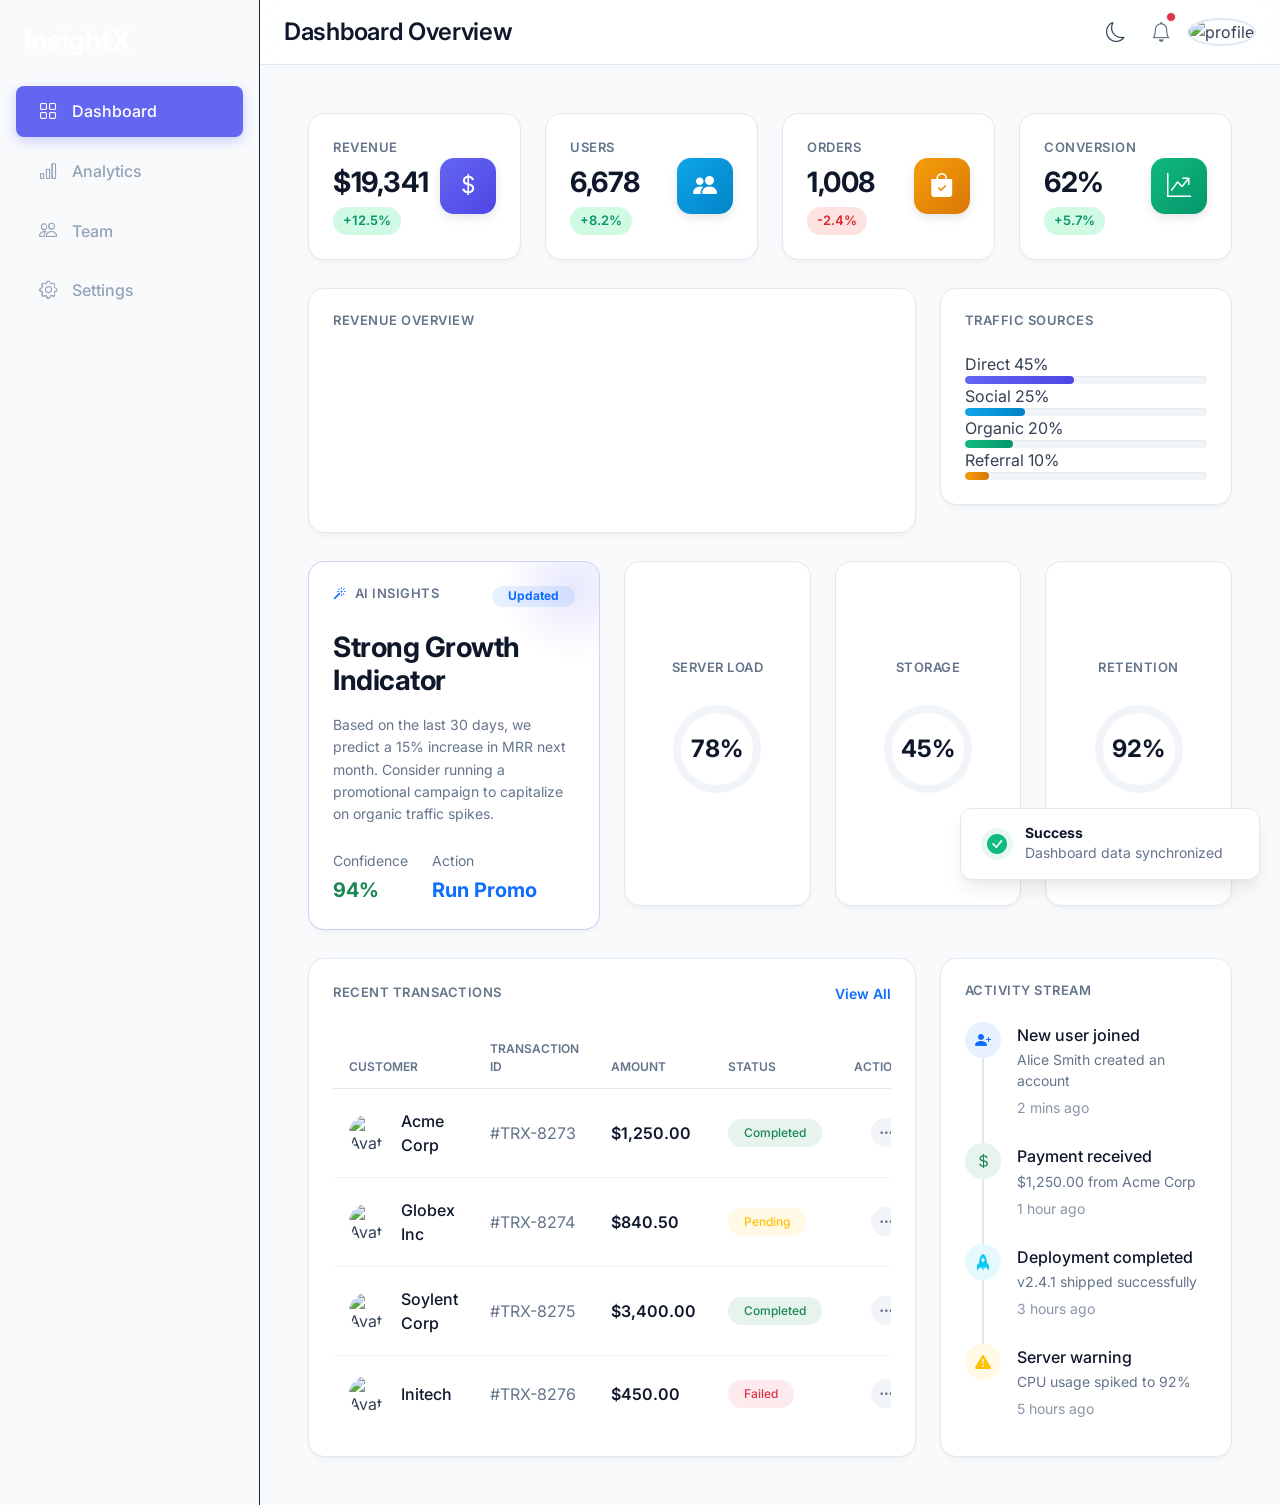
==== analytics.html @ 99475dd9 "initial commit of the day" ====
<!DOCTYPE html>
<html lang="en">
<head>
    <meta charset="UTF-8">
    <meta name="viewport" content="width=device-width, initial-scale=1.0">
    <title>InsightX Dashboard</title>

    <!-- Google Fonts -->
    <link rel="preconnect" href="https://fonts.googleapis.com">
    <link rel="preconnect" href="https://fonts.gstatic.com" crossorigin>

    <!-- Bootstrap CSS -->
    <link href="https://cdn.jsdelivr.net/npm/bootstrap@5.3.7/dist/css/bootstrap.min.css" rel="stylesheet">

    <!-- Bootstrap Icons -->
    <link rel="stylesheet" href="https://cdn.jsdelivr.net/npm/bootstrap-icons@1.13.1/font/bootstrap-icons.min.css">

    <!-- Custom CSS -->
    <link rel="stylesheet" href="css/style.css">
</head>
<body>

<div class="container-fluid p-0">
    <div class="d-flex w-100">

        <!-- Sidebar (Offcanvas on Mobile) -->
        <div class="sidebar-wrapper offcanvas-lg offcanvas-start p-0" tabindex="-1" id="sidebarMenu" aria-labelledby="sidebarMenuLabel">
            
            <div class="offcanvas-header d-lg-none border-bottom border-secondary">
                <h5 class="offcanvas-title text-white fw-bold" id="sidebarMenuLabel">InsightX</h5>
                <button type="button" class="btn-close btn-close-white" data-bs-dismiss="offcanvas" data-bs-target="#sidebarMenu" aria-label="Close"></button>
            </div>
            
            <div class="offcanvas-body d-flex flex-column p-0">
                <div class="logo-section p-4 d-none d-lg-block">
                <h3>InsightX</h3>
            </div>

                <ul class="nav flex-column">

                    <li class="nav-item">
                        <a class="nav-link active" href="index.html">
                            <i class="bi bi-grid"></i> Dashboard
                        </a>
                    </li>

                    <li class="nav-item">
                        <a class="nav-link" href="analytics.html">
                            <i class="bi bi-bar-chart"></i> Analytics
                        </a>
                    </li>

                    <li class="nav-item">
                        <a class="nav-link" href="team.html">
                            <i class="bi bi-people"></i> Team
                        </a>
                    </li>

                    <li class="nav-item">
                        <a class="nav-link" href="settings.html">
                            <i class="bi bi-gear"></i> Settings
                        </a>
                    </li>

                </ul>
            </div>
        </div>

        <!-- Main Content -->
        <div class="main-content w-100">

            <!-- Navbar -->
            <div class="top-navbar d-flex justify-content-between align-items-center p-3 px-4">

                <div class="d-flex align-items-center gap-3">
                    <button class="btn btn-light d-lg-none" type="button" data-bs-toggle="offcanvas" data-bs-target="#sidebarMenu" aria-controls="sidebarMenu">
                        <i class="bi bi-list fs-5"></i>
                    </button>
                    <h4>Dashboard Overview</h4>
                </div>

                <div class="profile-section d-flex align-items-center gap-3">

                    <button id="themeToggle" class="btn btn-link text-decoration-none p-0 me-2" aria-label="Toggle Theme">
                        <i class="bi bi-moon fs-5 theme-icon"></i>
                    </button>

                    <i class="bi bi-bell notification-icon position-relative" data-bs-toggle="offcanvas" data-bs-target="#notificationPanel">
                        <span class="position-absolute top-0 start-100 translate-middle p-1 bg-danger border border-light rounded-circle">
                            <span class="visually-hidden">New alerts</span>
                        </span>
                    </i>

                    <img src="https://i.pravatar.cc/40"
                         class="rounded-circle"
                         alt="profile">

                </div>

            </div>

            <div class="container-fluid px-4 py-4 px-lg-5 py-lg-5">

    <div class="row g-4">

        <!-- Card 1 -->
        <div class="col-md-6 col-xl-3">
            <div class="stats-card revenue-card loading">

                <div class="d-flex justify-content-between align-items-center">

                    <div>
                        <p class="card-title-text">Revenue</p>
                        <h3>$<span class="counter" data-target="24500">24500</span></h3>
                        <span class="growth positive">
                            +12.5%
                        </span>
                    </div>

                    <div class="card-icon">
                        <i class="bi bi-currency-dollar"></i>
                    </div>

                </div>

            </div>
        </div>

        <!-- Card 2 -->
        <div class="col-md-6 col-xl-3">
            <div class="stats-card users-card loading">

                <div class="d-flex justify-content-between align-items-center">

                    <div>
                        <p class="card-title-text">Users</p>
                        <h3><span class="counter" data-target="8420">8420</span></h3>
                        <span class="growth positive">
                            +8.2%
                        </span>
                    </div>

                    <div class="card-icon">
                        <i class="bi bi-people-fill"></i>
                    </div>

                </div>

            </div>
        </div>

        <!-- Card 3 -->
        <div class="col-md-6 col-xl-3">
            <div class="stats-card orders-card loading">

                <div class="d-flex justify-content-between align-items-center">

                    <div>
                        <p class="card-title-text">Orders</p>
                        <h3><span class="counter" data-target="1245">1245</span></h3>
                        <span class="growth negative">
                            -2.4%
                        </span>
                    </div>

                    <div class="card-icon">
                        <i class="bi bi-bag-check-fill"></i>
                    </div>

                </div>

            </div>
        </div>

        <!-- Card 4 -->
        <div class="col-md-6 col-xl-3">
            <div class="stats-card conversion-card loading">

                <div class="d-flex justify-content-between align-items-center">

                    <div>
                        <p class="card-title-text">Conversion</p>
                        <h3><span class="counter" data-target="68">68</span>%</h3>
                        <span class="growth positive">
                            +5.7%
                        </span>
                    </div>

                    <div class="card-icon">
                        <i class="bi bi-graph-up-arrow"></i>
                    </div>

                </div>

            </div>
        </div>

    </div>

    <!-- Analytics Section -->
    <div class="row g-4 mt-1">
        
        <!-- Revenue Chart -->
        <div class="col-xl-8 col-lg-7">
            <div class="stats-card dashboard-chart-card loading">
                <h5 class="card-title-text mb-4">Revenue Overview</h5>
                <div class="chart-container w-100">
                    <canvas id="revenueChart"></canvas>
                </div>
            </div>
        </div>

        <!-- Traffic Sources -->
        <div class="col-xl-4 col-lg-5">
            <div class="stats-card traffic-card loading">
                <h5 class="card-title-text mb-4">Traffic Sources</h5>
                
                <div class="traffic-item">
                    <div class="traffic-header">
                        <span>Direct</span>
                        <span>45%</span>
                    </div>
                    <div class="progress-bar-container">
                        <div class="progress-bar-fill bg-direct" style="width: 45%"></div>
                    </div>
                </div>

                <div class="traffic-item">
                    <div class="traffic-header">
                        <span>Social</span>
                        <span>25%</span>
                    </div>
                    <div class="progress-bar-container">
                        <div class="progress-bar-fill bg-social" style="width: 25%"></div>
                    </div>
                </div>

                <div class="traffic-item">
                    <div class="traffic-header">
                        <span>Organic</span>
                        <span>20%</span>
                    </div>
                    <div class="progress-bar-container">
                        <div class="progress-bar-fill bg-organic" style="width: 20%"></div>
                    </div>
                </div>

                <div class="traffic-item">
                    <div class="traffic-header">
                        <span>Referral</span>
                        <span>10%</span>
                    </div>
                    <div class="progress-bar-container">
                        <div class="progress-bar-fill bg-referral" style="width: 10%"></div>
                    </div>
                </div>
                
            </div>
        </div>

    </div>

    <!-- Advanced Analytics Row -->
    <div class="row g-4 mt-1">
        
        <!-- AI Insights -->
        <div class="col-xl-4 col-lg-5">
            <div class="stats-card ai-card position-relative overflow-hidden h-100">
                <div class="ai-glow-bg"></div>
                <div class="d-flex justify-content-between align-items-start mb-4 position-relative">
                    <h5 class="card-title-text mb-0"><i class="bi bi-magic text-primary me-2"></i>AI Insights</h5>
                    <span class="badge bg-primary bg-opacity-10 text-primary rounded-pill px-3">Updated</span>
                </div>
                <div class="position-relative">
                    <h3 class="mb-3 text-main">Strong Growth Indicator</h3>
                    <p class="text-muted small mb-4 line-height-base">Based on the last 30 days, we predict a 15% increase in MRR next month. Consider running a promotional campaign to capitalize on organic traffic spikes.</p>
                    <div class="ai-metrics d-flex gap-4">
                        <div class="ai-metric-item">
                            <span class="d-block text-muted small mb-1">Confidence</span>
                            <span class="fw-bold text-success fs-5">94%</span>
                        </div>
                        <div class="ai-metric-item">
                            <span class="d-block text-muted small mb-1">Action</span>
                            <span class="fw-bold text-primary fs-5">Run Promo</span>
                        </div>
                    </div>
                </div>
            </div>
        </div>

        <!-- Circular Analytics Widgets -->
        <div class="col-xl-8 col-lg-7">
            <div class="row g-4 h-100">
                <!-- Circle 1: Server Usage -->
                <div class="col-md-4">
                    <div class="stats-card text-center d-flex flex-column justify-content-center align-items-center h-100 py-4">
                        <h6 class="card-title-text mb-4">Server Load</h6>
                        <div class="circle-progress position-relative mb-2" style="--val: 78; --circle-color: #6366f1;">
                            <svg viewBox="0 0 100 100">
                                <circle class="circle-bg" cx="50" cy="50" r="40"></circle>
                                <circle class="circle-fill" cx="50" cy="50" r="40"></circle>
                            </svg>
                            <div class="circle-content position-absolute top-50 start-50 translate-middle">
                                <span class="fs-4 fw-bold text-main">78%</span>
                            </div>
                        </div>
                    </div>
                </div>
                
                <!-- Circle 2: Storage -->
                <div class="col-md-4">
                    <div class="stats-card text-center d-flex flex-column justify-content-center align-items-center h-100 py-4">
                        <h6 class="card-title-text mb-4">Storage</h6>
                        <div class="circle-progress position-relative mb-2" style="--val: 45; --circle-color: #10b981;">
                            <svg viewBox="0 0 100 100">
                                <circle class="circle-bg" cx="50" cy="50" r="40"></circle>
                                <circle class="circle-fill" cx="50" cy="50" r="40"></circle>
                            </svg>
                            <div class="circle-content position-absolute top-50 start-50 translate-middle">
                                <span class="fs-4 fw-bold text-main">45%</span>
                            </div>
                        </div>
                    </div>
                </div>

                <!-- Circle 3: Retention -->
                <div class="col-md-4">
                    <div class="stats-card text-center d-flex flex-column justify-content-center align-items-center h-100 py-4">
                        <h6 class="card-title-text mb-4">Retention</h6>
                        <div class="circle-progress position-relative mb-2" style="--val: 92; --circle-color: #f59e0b;">
                            <svg viewBox="0 0 100 100">
                                <circle class="circle-bg" cx="50" cy="50" r="40"></circle>
                                <circle class="circle-fill" cx="50" cy="50" r="40"></circle>
                            </svg>
                            <div class="circle-content position-absolute top-50 start-50 translate-middle">
                                <span class="fs-4 fw-bold text-main">92%</span>
                            </div>
                        </div>
                    </div>
                </div>
            </div>
        </div>

    </div>

    <!-- Tables & Timeline Section -->
    <div class="row g-4 mt-1">
        
        <!-- Recent Transactions -->
        <div class="col-xl-8 col-lg-7">
            <div class="stats-card table-card h-100">
                <div class="d-flex justify-content-between align-items-center mb-4">
                    <h5 class="card-title-text mb-0">Recent Transactions</h5>
                    <a href="#" class="text-decoration-none text-primary small fw-semibold">View All</a>
                </div>
                <div class="table-responsive">
                    <table class="table custom-table align-middle mb-0">
                        <thead>
                            <tr>
                                <th>Customer</th>
                                <th>Transaction ID</th>
                                <th>Amount</th>
                                <th>Status</th>
                                <th class="text-end">Action</th>
                            </tr>
                        </thead>
                        <tbody>
                            <tr>
                                <td>
                                    <div class="d-flex align-items-center gap-3 py-2">
                                        <img src="https://i.pravatar.cc/40?img=11" class="rounded-circle" width="36" height="36" alt="Avatar">
                                        <span class="fw-medium text-main">Acme Corp</span>
                                    </div>
                                </td>
                                <td class="text-muted">#TRX-8273</td>
                                <td class="fw-semibold text-main">$1,250.00</td>
                                <td><span class="badge bg-success bg-opacity-10 text-success rounded-pill px-3 py-2 fw-medium">Completed</span></td>
                                <td class="text-end">
                                    <div class="dropdown">
                                        <button class="btn btn-sm btn-action rounded-circle" type="button" data-bs-toggle="dropdown"><i class="bi bi-three-dots"></i></button>
                                        <ul class="dropdown-menu dropdown-menu-end shadow-sm">
                                            <li><a class="dropdown-item" href="#"><i class="bi bi-eye me-2 text-muted"></i>View Details</a></li>
                                            <li><a class="dropdown-item" href="#"><i class="bi bi-download me-2 text-muted"></i>Download Invoice</a></li>
                                            <li><hr class="dropdown-divider"></li>
                                            <li><a class="dropdown-item text-danger" href="#"><i class="bi bi-x-circle me-2"></i>Refund</a></li>
                                        </ul>
                                    </div>
                                </td>
                            </tr>
                            <tr>
                                <td>
                                    <div class="d-flex align-items-center gap-3 py-2">
                                        <img src="https://i.pravatar.cc/40?img=12" class="rounded-circle" width="36" height="36" alt="Avatar">
                                        <span class="fw-medium text-main">Globex Inc</span>
                                    </div>
                                </td>
                                <td class="text-muted">#TRX-8274</td>
                                <td class="fw-semibold text-main">$840.50</td>
                                <td><span class="badge bg-warning bg-opacity-10 text-warning rounded-pill px-3 py-2 fw-medium">Pending</span></td>
                                <td class="text-end">
                                    <div class="dropdown">
                                        <button class="btn btn-sm btn-action rounded-circle" type="button" data-bs-toggle="dropdown"><i class="bi bi-three-dots"></i></button>
                                        <ul class="dropdown-menu dropdown-menu-end shadow-sm">
                                            <li><a class="dropdown-item" href="#"><i class="bi bi-eye me-2 text-muted"></i>View Details</a></li>
                                            <li><a class="dropdown-item" href="#"><i class="bi bi-arrow-repeat me-2 text-muted"></i>Retry Charge</a></li>
                                        </ul>
                                    </div>
                                </td>
                            </tr>
                            <tr>
                                <td>
                                    <div class="d-flex align-items-center gap-3 py-2">
                                        <img src="https://i.pravatar.cc/40?img=13" class="rounded-circle" width="36" height="36" alt="Avatar">
                                        <span class="fw-medium text-main">Soylent Corp</span>
                                    </div>
                                </td>
                                <td class="text-muted">#TRX-8275</td>
                                <td class="fw-semibold text-main">$3,400.00</td>
                                <td><span class="badge bg-success bg-opacity-10 text-success rounded-pill px-3 py-2 fw-medium">Completed</span></td>
                                <td class="text-end">
                                    <div class="dropdown">
                                        <button class="btn btn-sm btn-action rounded-circle" type="button" data-bs-toggle="dropdown"><i class="bi bi-three-dots"></i></button>
                                        <ul class="dropdown-menu dropdown-menu-end shadow-sm">
                                            <li><a class="dropdown-item" href="#"><i class="bi bi-eye me-2 text-muted"></i>View Details</a></li>
                                            <li><a class="dropdown-item" href="#"><i class="bi bi-download me-2 text-muted"></i>Download Invoice</a></li>
                                        </ul>
                                    </div>
                                </td>
                            </tr>
                            <tr>
                                <td>
                                    <div class="d-flex align-items-center gap-3 py-2">
                                        <img src="https://i.pravatar.cc/40?img=14" class="rounded-circle" width="36" height="36" alt="Avatar">
                                        <span class="fw-medium text-main">Initech</span>
                                    </div>
                                </td>
                                <td class="text-muted">#TRX-8276</td>
                                <td class="fw-semibold text-main">$450.00</td>
                                <td><span class="badge bg-danger bg-opacity-10 text-danger rounded-pill px-3 py-2 fw-medium">Failed</span></td>
                                <td class="text-end">
                                    <div class="dropdown">
                                        <button class="btn btn-sm btn-action rounded-circle" type="button" data-bs-toggle="dropdown"><i class="bi bi-three-dots"></i></button>
                                        <ul class="dropdown-menu dropdown-menu-end shadow-sm">
                                            <li><a class="dropdown-item" href="#"><i class="bi bi-eye me-2 text-muted"></i>View Error Logs</a></li>
                                            <li><a class="dropdown-item" href="#"><i class="bi bi-envelope me-2 text-muted"></i>Email Customer</a></li>
                                        </ul>
                                    </div>
                                </td>
                            </tr>
                        </tbody>
                    </table>
                </div>
            </div>
        </div>

        <!-- Activity Timeline -->
        <div class="col-xl-4 col-lg-5">
            <div class="stats-card h-100">
                <h5 class="card-title-text mb-4">Activity Stream</h5>
                
                <div class="timeline mt-4">
                    <div class="timeline-item d-flex gap-3 position-relative pb-4">
                        <div class="timeline-line"></div>
                        <div class="timeline-icon bg-primary bg-opacity-10 text-primary rounded-circle d-flex align-items-center justify-content-center z-1" style="width: 36px; height: 36px; flex-shrink: 0;">
                            <i class="bi bi-person-plus-fill"></i>
                        </div>
                        <div class="timeline-content pt-1">
                            <h6 class="mb-1 text-main fs-6">New user joined</h6>
                            <p class="text-muted small mb-1">Alice Smith created an account</p>
                            <span class="small text-muted opacity-75">2 mins ago</span>
                        </div>
                    </div>
                    
                    <div class="timeline-item d-flex gap-3 position-relative pb-4">
                        <div class="timeline-line"></div>
                        <div class="timeline-icon bg-success bg-opacity-10 text-success rounded-circle d-flex align-items-center justify-content-center z-1" style="width: 36px; height: 36px; flex-shrink: 0;">
                            <i class="bi bi-currency-dollar"></i>
                        </div>
                        <div class="timeline-content pt-1">
                            <h6 class="mb-1 text-main fs-6">Payment received</h6>
                            <p class="text-muted small mb-1">$1,250.00 from Acme Corp</p>
                            <span class="small text-muted opacity-75">1 hour ago</span>
                        </div>
                    </div>
                    
                    <div class="timeline-item d-flex gap-3 position-relative pb-4">
                        <div class="timeline-line"></div>
                        <div class="timeline-icon bg-info bg-opacity-10 text-info rounded-circle d-flex align-items-center justify-content-center z-1" style="width: 36px; height: 36px; flex-shrink: 0;">
                            <i class="bi bi-rocket-fill"></i>
                        </div>
                        <div class="timeline-content pt-1">
                            <h6 class="mb-1 text-main fs-6">Deployment completed</h6>
                            <p class="text-muted small mb-1">v2.4.1 shipped successfully</p>
                            <span class="small text-muted opacity-75">3 hours ago</span>
                        </div>
                    </div>
                    
                    <div class="timeline-item d-flex gap-3 position-relative">
                        <div class="timeline-icon bg-warning bg-opacity-10 text-warning rounded-circle d-flex align-items-center justify-content-center z-1" style="width: 36px; height: 36px; flex-shrink: 0;">
                            <i class="bi bi-exclamation-triangle-fill"></i>
                        </div>
                        <div class="timeline-content pt-1">
                            <h6 class="mb-1 text-main fs-6">Server warning</h6>
                            <p class="text-muted small mb-1">CPU usage spiked to 92%</p>
                            <span class="small text-muted opacity-75">5 hours ago</span>
                        </div>
                    </div>
                </div>
            </div>
        </div>

    </div>

</div>
        </div>
    </div>
</div>

<!-- Notification Offcanvas -->
<div class="offcanvas offcanvas-end" tabindex="-1" id="notificationPanel" style="background-color: var(--card-bg); border-left: 1px solid var(--card-border);">
    <div class="offcanvas-header border-bottom" style="border-color: var(--card-border) !important;">
        <h5 class="offcanvas-title fw-bold text-main">Notifications</h5>
        <button type="button" class="btn-close" data-bs-dismiss="offcanvas" aria-label="Close"></button>
    </div>
    <div class="offcanvas-body p-0">
        <div class="list-group list-group-flush">
            <a href="#" class="list-group-item list-group-item-action d-flex gap-3 py-3" style="background-color: var(--table-hover); border-color: var(--table-border);">
                <div class="rounded-circle bg-primary bg-opacity-10 text-primary d-flex align-items-center justify-content-center flex-shrink-0" style="width: 40px; height: 40px;">
                    <i class="bi bi-envelope-fill"></i>
                </div>
                <div>
                    <div class="d-flex w-100 justify-content-between">
                        <h6 class="mb-1 text-main fw-semibold">New message from Alex</h6>
                        <small class="text-primary">Now</small>
                    </div>
                    <p class="mb-1 small text-muted">Can you review the latest Q3 report metrics?</p>
                </div>
            </a>
            <a href="#" class="list-group-item list-group-item-action d-flex gap-3 py-3 border-color-custom" style="background-color: transparent; border-color: var(--table-border);">
                <div class="rounded-circle bg-success bg-opacity-10 text-success d-flex align-items-center justify-content-center flex-shrink-0" style="width: 40px; height: 40px;">
                    <i class="bi bi-check-circle-fill"></i>
                </div>
                <div>
                    <div class="d-flex w-100 justify-content-between">
                        <h6 class="mb-1 text-main fw-semibold">Deployment Successful</h6>
                        <small class="text-muted">2h ago</small>
                    </div>
                    <p class="mb-1 small text-muted">v2.4.1 has been shipped to production.</p>
                </div>
            </a>
            <a href="#" class="list-group-item list-group-item-action d-flex gap-3 py-3 border-color-custom" style="background-color: transparent; border-color: var(--table-border);">
                <div class="rounded-circle bg-warning bg-opacity-10 text-warning d-flex align-items-center justify-content-center flex-shrink-0" style="width: 40px; height: 40px;">
                    <i class="bi bi-exclamation-triangle-fill"></i>
                </div>
                <div>
                    <div class="d-flex w-100 justify-content-between">
                        <h6 class="mb-1 text-main fw-semibold">High CPU Usage</h6>
                        <small class="text-muted">5h ago</small>
                    </div>
                    <p class="mb-1 small text-muted">Server workload reached 92% capacity.</p>
                </div>
            </a>
        </div>
        <div class="p-3 text-center border-top" style="border-color: var(--card-border) !important;">
            <button class="btn btn-sm btn-link text-decoration-none">Mark all as read</button>
        </div>
    </div>
</div>

    <!-- Bootstrap JS -->
    <script src="https://cdn.jsdelivr.net/npm/bootstrap@5.3.7/dist/js/bootstrap.bundle.min.js"></script>

    <!-- Chart.js -->
    <script src="https://cdn.jsdelivr.net/npm/chart.js"></script>

    <!-- Custom JS -->
    <script src="js/notifications.js"></script>
    <script src="js/core.js"></script>
    <script src="js/script.js"></script>

</body>
</html>
---- css/style.css ----
/* 
 * InsightX Ultimate - Master CSS Architecture
 * This file serves as the main entry point, importing modular stylesheets.
 */

@import 'variables.css';
@import 'layout.css';
@import 'components.css';
@import 'animations.css';
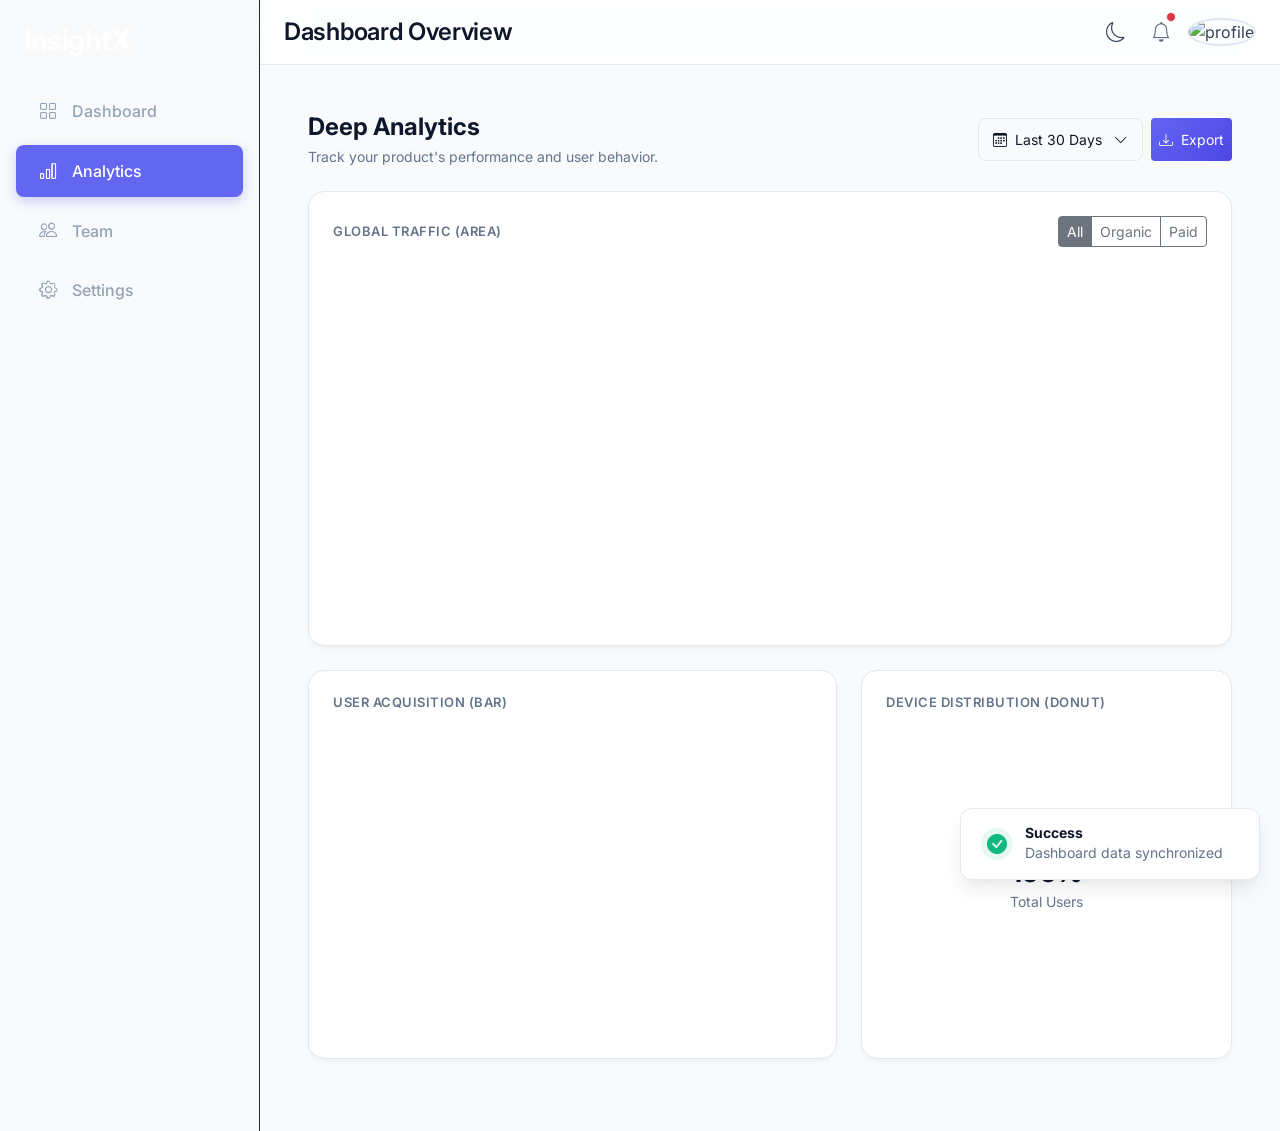
==== commit 98de2a33: "initial commit of the day" ====
--- a/analytics.html
+++ b/analytics.html
@@ -39,13 +39,13 @@
                 <ul class="nav flex-column">
 
                     <li class="nav-item">
-                        <a class="nav-link active" href="index.html">
+                        <a class="nav-link" href="index.html">
                             <i class="bi bi-grid"></i> Dashboard
                         </a>
                     </li>
 
                     <li class="nav-item">
-                        <a class="nav-link" href="analytics.html">
+                        <a class="nav-link active" href="analytics.html">
                             <i class="bi bi-bar-chart"></i> Analytics
                         </a>
                     </li>
@@ -99,419 +99,71 @@
 
             </div>
 
-            <div class="container-fluid px-4 py-4 px-lg-5 py-lg-5">
-
-    <div class="row g-4">
-
-        <!-- Card 1 -->
-        <div class="col-md-6 col-xl-3">
-            <div class="stats-card revenue-card loading">
-
-                <div class="d-flex justify-content-between align-items-center">
-
-                    <div>
-                        <p class="card-title-text">Revenue</p>
-                        <h3>$<span class="counter" data-target="24500">24500</span></h3>
-                        <span class="growth positive">
-                            +12.5%
-                        </span>
-                    </div>
-
-                    <div class="card-icon">
-                        <i class="bi bi-currency-dollar"></i>
-                    </div>
-
-                </div>
-
-            </div>
-        </div>
-
-        <!-- Card 2 -->
-        <div class="col-md-6 col-xl-3">
-            <div class="stats-card users-card loading">
-
-                <div class="d-flex justify-content-between align-items-center">
-
-                    <div>
-                        <p class="card-title-text">Users</p>
-                        <h3><span class="counter" data-target="8420">8420</span></h3>
-                        <span class="growth positive">
-                            +8.2%
-                        </span>
-                    </div>
-
-                    <div class="card-icon">
-                        <i class="bi bi-people-fill"></i>
-                    </div>
-
-                </div>
-
-            </div>
-        </div>
-
-        <!-- Card 3 -->
-        <div class="col-md-6 col-xl-3">
-            <div class="stats-card orders-card loading">
-
-                <div class="d-flex justify-content-between align-items-center">
-
-                    <div>
-                        <p class="card-title-text">Orders</p>
-                        <h3><span class="counter" data-target="1245">1245</span></h3>
-                        <span class="growth negative">
-                            -2.4%
-                        </span>
-                    </div>
-
-                    <div class="card-icon">
-                        <i class="bi bi-bag-check-fill"></i>
-                    </div>
-
-                </div>
-
-            </div>
-        </div>
-
-        <!-- Card 4 -->
-        <div class="col-md-6 col-xl-3">
-            <div class="stats-card conversion-card loading">
-
-                <div class="d-flex justify-content-between align-items-center">
-
-                    <div>
-                        <p class="card-title-text">Conversion</p>
-                        <h3><span class="counter" data-target="68">68</span>%</h3>
-                        <span class="growth positive">
-                            +5.7%
-                        </span>
-                    </div>
-
-                    <div class="card-icon">
-                        <i class="bi bi-graph-up-arrow"></i>
-                    </div>
-
-                </div>
-
-            </div>
-        </div>
-
-    </div>
-
-    <!-- Analytics Section -->
-    <div class="row g-4 mt-1">
-        
-        <!-- Revenue Chart -->
-        <div class="col-xl-8 col-lg-7">
-            <div class="stats-card dashboard-chart-card loading">
-                <h5 class="card-title-text mb-4">Revenue Overview</h5>
-                <div class="chart-container w-100">
-                    <canvas id="revenueChart"></canvas>
-                </div>
-            </div>
-        </div>
-
-        <!-- Traffic Sources -->
-        <div class="col-xl-4 col-lg-5">
-            <div class="stats-card traffic-card loading">
-                <h5 class="card-title-text mb-4">Traffic Sources</h5>
-                
-                <div class="traffic-item">
-                    <div class="traffic-header">
-                        <span>Direct</span>
-                        <span>45%</span>
-                    </div>
-                    <div class="progress-bar-container">
-                        <div class="progress-bar-fill bg-direct" style="width: 45%"></div>
-                    </div>
-                </div>
-
-                <div class="traffic-item">
-                    <div class="traffic-header">
-                        <span>Social</span>
-                        <span>25%</span>
-                    </div>
-                    <div class="progress-bar-container">
-                        <div class="progress-bar-fill bg-social" style="width: 25%"></div>
-                    </div>
-                </div>
-
-                <div class="traffic-item">
-                    <div class="traffic-header">
-                        <span>Organic</span>
-                        <span>20%</span>
-                    </div>
-                    <div class="progress-bar-container">
-                        <div class="progress-bar-fill bg-organic" style="width: 20%"></div>
-                    </div>
-                </div>
-
-                <div class="traffic-item">
-                    <div class="traffic-header">
-                        <span>Referral</span>
-                        <span>10%</span>
-                    </div>
-                    <div class="progress-bar-container">
-                        <div class="progress-bar-fill bg-referral" style="width: 10%"></div>
-                    </div>
-                </div>
-                
-            </div>
-        </div>
-
-    </div>
-
-    <!-- Advanced Analytics Row -->
-    <div class="row g-4 mt-1">
-        
-        <!-- AI Insights -->
-        <div class="col-xl-4 col-lg-5">
-            <div class="stats-card ai-card position-relative overflow-hidden h-100">
-                <div class="ai-glow-bg"></div>
-                <div class="d-flex justify-content-between align-items-start mb-4 position-relative">
-                    <h5 class="card-title-text mb-0"><i class="bi bi-magic text-primary me-2"></i>AI Insights</h5>
-                    <span class="badge bg-primary bg-opacity-10 text-primary rounded-pill px-3">Updated</span>
-                </div>
-                <div class="position-relative">
-                    <h3 class="mb-3 text-main">Strong Growth Indicator</h3>
-                    <p class="text-muted small mb-4 line-height-base">Based on the last 30 days, we predict a 15% increase in MRR next month. Consider running a promotional campaign to capitalize on organic traffic spikes.</p>
-                    <div class="ai-metrics d-flex gap-4">
-                        <div class="ai-metric-item">
-                            <span class="d-block text-muted small mb-1">Confidence</span>
-                            <span class="fw-bold text-success fs-5">94%</span>
+    <div class="container-fluid px-4 py-4 px-lg-5 py-lg-5">
+
+        <!-- Header & Filters -->
+        <div class="d-flex justify-content-between align-items-center mb-4">
+            <div>
+                <h4 class="text-main mb-1 fw-bold">Deep Analytics</h4>
+                <p class="text-muted small mb-0">Track your product's performance and user behavior.</p>
+            </div>
+            <div class="d-flex gap-2">
+                <button class="btn custom-input btn-sm d-flex align-items-center gap-2">
+                    <i class="bi bi-calendar3"></i> Last 30 Days <i class="bi bi-chevron-down ms-1"></i>
+                </button>
+                <button class="btn btn-primary btn-sm d-flex align-items-center gap-2" onclick="window.Toast.show('Report exported successfully', 'success')">
+                    <i class="bi bi-download"></i> Export
+                </button>
+            </div>
+        </div>
+
+        <!-- Full Width Traffic Chart -->
+        <div class="row mb-4">
+            <div class="col-12">
+                <div class="stats-card loading">
+                    <div class="d-flex justify-content-between align-items-center mb-4">
+                        <h5 class="card-title-text mb-0">Global Traffic (Area)</h5>
+                        <div class="btn-group" role="group">
+                            <button type="button" class="btn btn-sm btn-outline-secondary active">All</button>
+                            <button type="button" class="btn btn-sm btn-outline-secondary">Organic</button>
+                            <button type="button" class="btn btn-sm btn-outline-secondary">Paid</button>
                         </div>
-                        <div class="ai-metric-item">
-                            <span class="d-block text-muted small mb-1">Action</span>
-                            <span class="fw-bold text-primary fs-5">Run Promo</span>
+                    </div>
+                    <div class="chart-container" style="height: 350px;">
+                        <canvas id="trafficAreaChart"></canvas>
+                    </div>
+                </div>
+            </div>
+        </div>
+
+        <!-- Two Column Charts -->
+        <div class="row g-4 mb-4">
+            <!-- Bar Chart -->
+            <div class="col-lg-7">
+                <div class="stats-card loading h-100">
+                    <h5 class="card-title-text mb-4">User Acquisition (Bar)</h5>
+                    <div class="chart-container" style="height: 300px;">
+                        <canvas id="acquisitionBarChart"></canvas>
+                    </div>
+                </div>
+            </div>
+            <!-- Donut Chart -->
+            <div class="col-lg-5">
+                <div class="stats-card loading h-100">
+                    <h5 class="card-title-text mb-4">Device Distribution (Donut)</h5>
+                    <div class="chart-container d-flex justify-content-center align-items-center" style="height: 300px; position: relative;">
+                        <canvas id="deviceDonutChart"></canvas>
+                        <!-- Center text for donut -->
+                        <div class="position-absolute text-center" style="pointer-events: none;">
+                            <h3 class="mb-0 text-main fw-bold">100%</h3>
+                            <span class="text-muted small">Total Users</span>
                         </div>
                     </div>
                 </div>
             </div>
         </div>
 
-        <!-- Circular Analytics Widgets -->
-        <div class="col-xl-8 col-lg-7">
-            <div class="row g-4 h-100">
-                <!-- Circle 1: Server Usage -->
-                <div class="col-md-4">
-                    <div class="stats-card text-center d-flex flex-column justify-content-center align-items-center h-100 py-4">
-                        <h6 class="card-title-text mb-4">Server Load</h6>
-                        <div class="circle-progress position-relative mb-2" style="--val: 78; --circle-color: #6366f1;">
-                            <svg viewBox="0 0 100 100">
-                                <circle class="circle-bg" cx="50" cy="50" r="40"></circle>
-                                <circle class="circle-fill" cx="50" cy="50" r="40"></circle>
-                            </svg>
-                            <div class="circle-content position-absolute top-50 start-50 translate-middle">
-                                <span class="fs-4 fw-bold text-main">78%</span>
-                            </div>
-                        </div>
-                    </div>
-                </div>
-                
-                <!-- Circle 2: Storage -->
-                <div class="col-md-4">
-                    <div class="stats-card text-center d-flex flex-column justify-content-center align-items-center h-100 py-4">
-                        <h6 class="card-title-text mb-4">Storage</h6>
-                        <div class="circle-progress position-relative mb-2" style="--val: 45; --circle-color: #10b981;">
-                            <svg viewBox="0 0 100 100">
-                                <circle class="circle-bg" cx="50" cy="50" r="40"></circle>
-                                <circle class="circle-fill" cx="50" cy="50" r="40"></circle>
-                            </svg>
-                            <div class="circle-content position-absolute top-50 start-50 translate-middle">
-                                <span class="fs-4 fw-bold text-main">45%</span>
-                            </div>
-                        </div>
-                    </div>
-                </div>
-
-                <!-- Circle 3: Retention -->
-                <div class="col-md-4">
-                    <div class="stats-card text-center d-flex flex-column justify-content-center align-items-center h-100 py-4">
-                        <h6 class="card-title-text mb-4">Retention</h6>
-                        <div class="circle-progress position-relative mb-2" style="--val: 92; --circle-color: #f59e0b;">
-                            <svg viewBox="0 0 100 100">
-                                <circle class="circle-bg" cx="50" cy="50" r="40"></circle>
-                                <circle class="circle-fill" cx="50" cy="50" r="40"></circle>
-                            </svg>
-                            <div class="circle-content position-absolute top-50 start-50 translate-middle">
-                                <span class="fs-4 fw-bold text-main">92%</span>
-                            </div>
-                        </div>
-                    </div>
-                </div>
-            </div>
-        </div>
-
-    </div>
-
-    <!-- Tables & Timeline Section -->
-    <div class="row g-4 mt-1">
-        
-        <!-- Recent Transactions -->
-        <div class="col-xl-8 col-lg-7">
-            <div class="stats-card table-card h-100">
-                <div class="d-flex justify-content-between align-items-center mb-4">
-                    <h5 class="card-title-text mb-0">Recent Transactions</h5>
-                    <a href="#" class="text-decoration-none text-primary small fw-semibold">View All</a>
-                </div>
-                <div class="table-responsive">
-                    <table class="table custom-table align-middle mb-0">
-                        <thead>
-                            <tr>
-                                <th>Customer</th>
-                                <th>Transaction ID</th>
-                                <th>Amount</th>
-                                <th>Status</th>
-                                <th class="text-end">Action</th>
-                            </tr>
-                        </thead>
-                        <tbody>
-                            <tr>
-                                <td>
-                                    <div class="d-flex align-items-center gap-3 py-2">
-                                        <img src="https://i.pravatar.cc/40?img=11" class="rounded-circle" width="36" height="36" alt="Avatar">
-                                        <span class="fw-medium text-main">Acme Corp</span>
-                                    </div>
-                                </td>
-                                <td class="text-muted">#TRX-8273</td>
-                                <td class="fw-semibold text-main">$1,250.00</td>
-                                <td><span class="badge bg-success bg-opacity-10 text-success rounded-pill px-3 py-2 fw-medium">Completed</span></td>
-                                <td class="text-end">
-                                    <div class="dropdown">
-                                        <button class="btn btn-sm btn-action rounded-circle" type="button" data-bs-toggle="dropdown"><i class="bi bi-three-dots"></i></button>
-                                        <ul class="dropdown-menu dropdown-menu-end shadow-sm">
-                                            <li><a class="dropdown-item" href="#"><i class="bi bi-eye me-2 text-muted"></i>View Details</a></li>
-                                            <li><a class="dropdown-item" href="#"><i class="bi bi-download me-2 text-muted"></i>Download Invoice</a></li>
-                                            <li><hr class="dropdown-divider"></li>
-                                            <li><a class="dropdown-item text-danger" href="#"><i class="bi bi-x-circle me-2"></i>Refund</a></li>
-                                        </ul>
-                                    </div>
-                                </td>
-                            </tr>
-                            <tr>
-                                <td>
-                                    <div class="d-flex align-items-center gap-3 py-2">
-                                        <img src="https://i.pravatar.cc/40?img=12" class="rounded-circle" width="36" height="36" alt="Avatar">
-                                        <span class="fw-medium text-main">Globex Inc</span>
-                                    </div>
-                                </td>
-                                <td class="text-muted">#TRX-8274</td>
-                                <td class="fw-semibold text-main">$840.50</td>
-                                <td><span class="badge bg-warning bg-opacity-10 text-warning rounded-pill px-3 py-2 fw-medium">Pending</span></td>
-                                <td class="text-end">
-                                    <div class="dropdown">
-                                        <button class="btn btn-sm btn-action rounded-circle" type="button" data-bs-toggle="dropdown"><i class="bi bi-three-dots"></i></button>
-                                        <ul class="dropdown-menu dropdown-menu-end shadow-sm">
-                                            <li><a class="dropdown-item" href="#"><i class="bi bi-eye me-2 text-muted"></i>View Details</a></li>
-                                            <li><a class="dropdown-item" href="#"><i class="bi bi-arrow-repeat me-2 text-muted"></i>Retry Charge</a></li>
-                                        </ul>
-                                    </div>
-                                </td>
-                            </tr>
-                            <tr>
-                                <td>
-                                    <div class="d-flex align-items-center gap-3 py-2">
-                                        <img src="https://i.pravatar.cc/40?img=13" class="rounded-circle" width="36" height="36" alt="Avatar">
-                                        <span class="fw-medium text-main">Soylent Corp</span>
-                                    </div>
-                                </td>
-                                <td class="text-muted">#TRX-8275</td>
-                                <td class="fw-semibold text-main">$3,400.00</td>
-                                <td><span class="badge bg-success bg-opacity-10 text-success rounded-pill px-3 py-2 fw-medium">Completed</span></td>
-                                <td class="text-end">
-                                    <div class="dropdown">
-                                        <button class="btn btn-sm btn-action rounded-circle" type="button" data-bs-toggle="dropdown"><i class="bi bi-three-dots"></i></button>
-                                        <ul class="dropdown-menu dropdown-menu-end shadow-sm">
-                                            <li><a class="dropdown-item" href="#"><i class="bi bi-eye me-2 text-muted"></i>View Details</a></li>
-                                            <li><a class="dropdown-item" href="#"><i class="bi bi-download me-2 text-muted"></i>Download Invoice</a></li>
-                                        </ul>
-                                    </div>
-                                </td>
-                            </tr>
-                            <tr>
-                                <td>
-                                    <div class="d-flex align-items-center gap-3 py-2">
-                                        <img src="https://i.pravatar.cc/40?img=14" class="rounded-circle" width="36" height="36" alt="Avatar">
-                                        <span class="fw-medium text-main">Initech</span>
-                                    </div>
-                                </td>
-                                <td class="text-muted">#TRX-8276</td>
-                                <td class="fw-semibold text-main">$450.00</td>
-                                <td><span class="badge bg-danger bg-opacity-10 text-danger rounded-pill px-3 py-2 fw-medium">Failed</span></td>
-                                <td class="text-end">
-                                    <div class="dropdown">
-                                        <button class="btn btn-sm btn-action rounded-circle" type="button" data-bs-toggle="dropdown"><i class="bi bi-three-dots"></i></button>
-                                        <ul class="dropdown-menu dropdown-menu-end shadow-sm">
-                                            <li><a class="dropdown-item" href="#"><i class="bi bi-eye me-2 text-muted"></i>View Error Logs</a></li>
-                                            <li><a class="dropdown-item" href="#"><i class="bi bi-envelope me-2 text-muted"></i>Email Customer</a></li>
-                                        </ul>
-                                    </div>
-                                </td>
-                            </tr>
-                        </tbody>
-                    </table>
-                </div>
-            </div>
-        </div>
-
-        <!-- Activity Timeline -->
-        <div class="col-xl-4 col-lg-5">
-            <div class="stats-card h-100">
-                <h5 class="card-title-text mb-4">Activity Stream</h5>
-                
-                <div class="timeline mt-4">
-                    <div class="timeline-item d-flex gap-3 position-relative pb-4">
-                        <div class="timeline-line"></div>
-                        <div class="timeline-icon bg-primary bg-opacity-10 text-primary rounded-circle d-flex align-items-center justify-content-center z-1" style="width: 36px; height: 36px; flex-shrink: 0;">
-                            <i class="bi bi-person-plus-fill"></i>
-                        </div>
-                        <div class="timeline-content pt-1">
-                            <h6 class="mb-1 text-main fs-6">New user joined</h6>
-                            <p class="text-muted small mb-1">Alice Smith created an account</p>
-                            <span class="small text-muted opacity-75">2 mins ago</span>
-                        </div>
-                    </div>
-                    
-                    <div class="timeline-item d-flex gap-3 position-relative pb-4">
-                        <div class="timeline-line"></div>
-                        <div class="timeline-icon bg-success bg-opacity-10 text-success rounded-circle d-flex align-items-center justify-content-center z-1" style="width: 36px; height: 36px; flex-shrink: 0;">
-                            <i class="bi bi-currency-dollar"></i>
-                        </div>
-                        <div class="timeline-content pt-1">
-                            <h6 class="mb-1 text-main fs-6">Payment received</h6>
-                            <p class="text-muted small mb-1">$1,250.00 from Acme Corp</p>
-                            <span class="small text-muted opacity-75">1 hour ago</span>
-                        </div>
-                    </div>
-                    
-                    <div class="timeline-item d-flex gap-3 position-relative pb-4">
-                        <div class="timeline-line"></div>
-                        <div class="timeline-icon bg-info bg-opacity-10 text-info rounded-circle d-flex align-items-center justify-content-center z-1" style="width: 36px; height: 36px; flex-shrink: 0;">
-                            <i class="bi bi-rocket-fill"></i>
-                        </div>
-                        <div class="timeline-content pt-1">
-                            <h6 class="mb-1 text-main fs-6">Deployment completed</h6>
-                            <p class="text-muted small mb-1">v2.4.1 shipped successfully</p>
-                            <span class="small text-muted opacity-75">3 hours ago</span>
-                        </div>
-                    </div>
-                    
-                    <div class="timeline-item d-flex gap-3 position-relative">
-                        <div class="timeline-icon bg-warning bg-opacity-10 text-warning rounded-circle d-flex align-items-center justify-content-center z-1" style="width: 36px; height: 36px; flex-shrink: 0;">
-                            <i class="bi bi-exclamation-triangle-fill"></i>
-                        </div>
-                        <div class="timeline-content pt-1">
-                            <h6 class="mb-1 text-main fs-6">Server warning</h6>
-                            <p class="text-muted small mb-1">CPU usage spiked to 92%</p>
-                            <span class="small text-muted opacity-75">5 hours ago</span>
-                        </div>
-                    </div>
-                </div>
-            </div>
-        </div>
-
-    </div>
-
-</div>
+    </div>
         </div>
     </div>
 </div>
@@ -576,7 +228,6 @@
     <!-- Custom JS -->
     <script src="js/notifications.js"></script>
     <script src="js/core.js"></script>
-    <script src="js/script.js"></script>
-
+    <script src="js/charts.js"></script>
 </body>
 </html>
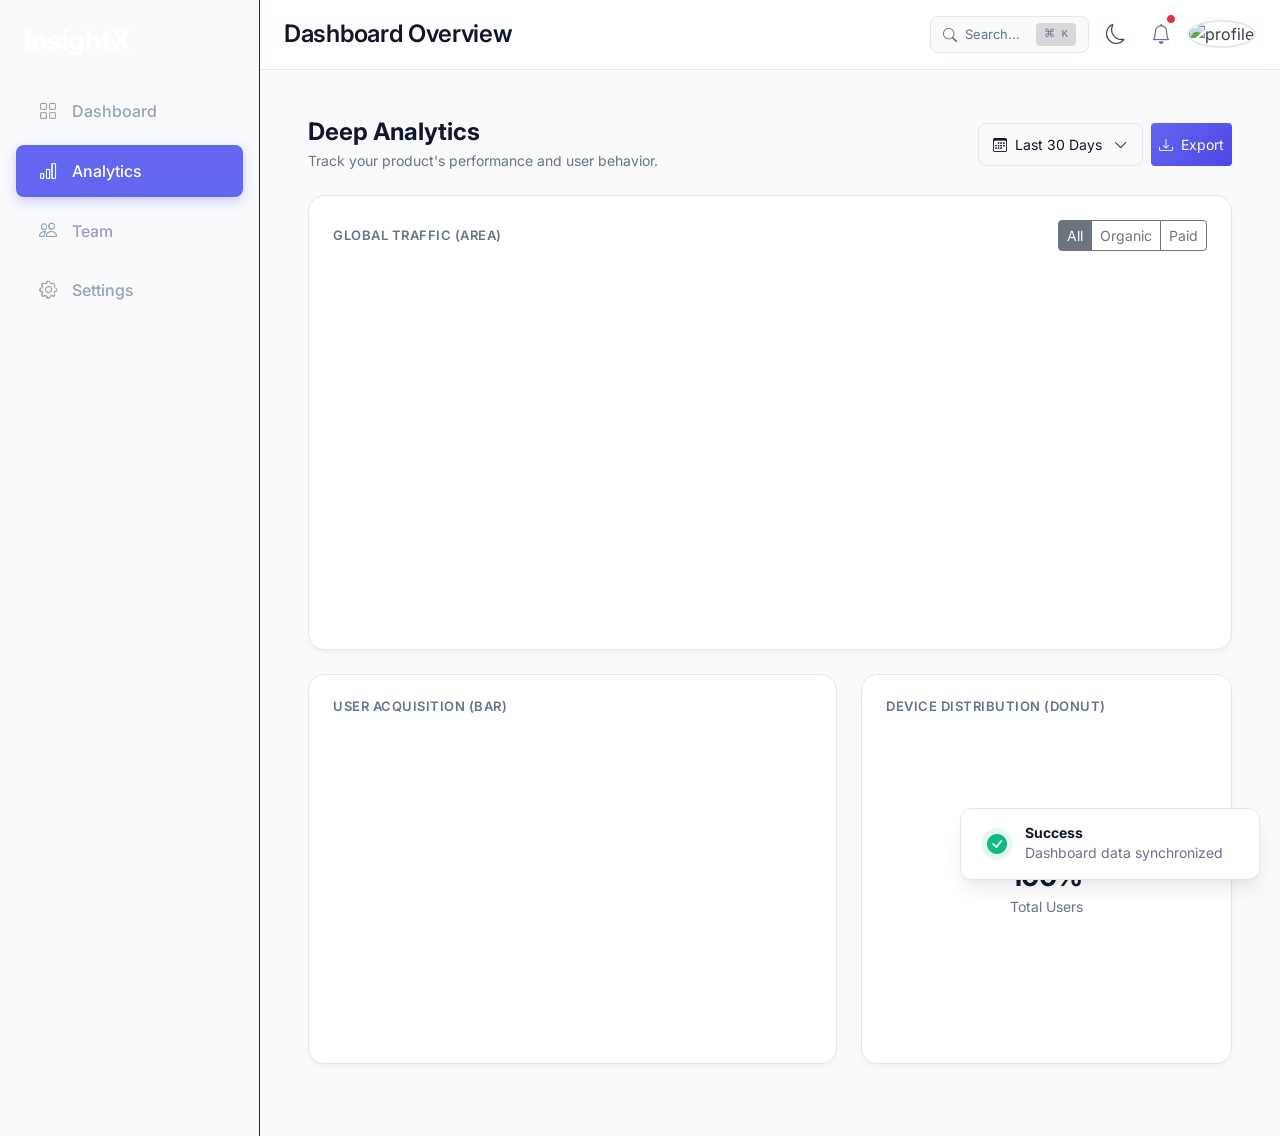
==== commit abbf7f14: "initial commit of the day" ====
--- a/analytics.html
+++ b/analytics.html
@@ -80,6 +80,15 @@
                 </div>
 
                 <div class="profile-section d-flex align-items-center gap-3">
+                    <!-- Global Search -->
+                    <button class="btn btn-link text-muted p-0 d-none d-md-flex align-items-center gap-2" data-bs-toggle="modal" data-bs-target="#searchModal" style="text-decoration: none; border: 1px solid var(--card-border); padding: 6px 12px !important; border-radius: 8px; background: var(--bg-color);">
+                        <i class="bi bi-search" style="font-size: 14px;"></i>
+                        <span style="font-size: 13px;">Search...</span>
+                        <kbd class="bg-secondary bg-opacity-25 border-0 text-muted px-2 ms-2" style="font-size: 11px;">⌘ K</kbd>
+                    </button>
+                    <button class="btn btn-link text-muted p-0 d-md-none" data-bs-toggle="modal" data-bs-target="#searchModal">
+                        <i class="bi bi-search fs-5"></i>
+                    </button>
 
                     <button id="themeToggle" class="btn btn-link text-decoration-none p-0 me-2" aria-label="Toggle Theme">
                         <i class="bi bi-moon fs-5 theme-icon"></i>
@@ -219,6 +228,42 @@
     </div>
 </div>
 
+<!-- Search Modal -->
+<div class="modal fade" id="searchModal" tabindex="-1" aria-hidden="true">
+  <div class="modal-dialog modal-dialog-scrollable modal-lg" style="margin-top: 80px;">
+    <div class="modal-content stats-card border-0" style="background: var(--card-bg);">
+      <div class="modal-header border-bottom p-3" style="border-color: var(--card-border) !important;">
+        <i class="bi bi-search text-muted fs-5 me-3"></i>
+        <input type="text" class="form-control border-0 shadow-none bg-transparent text-main fs-5 p-0" placeholder="Type a command or search..." autofocus>
+        <button class="btn btn-sm btn-outline-secondary ms-3" data-bs-dismiss="modal">Esc</button>
+      </div>
+      <div class="modal-body p-0 pb-3">
+        <div class="list-group list-group-flush mt-2">
+            <h6 class="dropdown-header text-muted text-uppercase mb-1" style="font-size: 11px; letter-spacing: 0.5px;">Quick Actions</h6>
+            <a href="team.html" class="list-group-item list-group-item-action border-0 d-flex align-items-center gap-3 px-4 py-2" style="background: transparent;">
+                <i class="bi bi-person-plus text-muted"></i>
+                <span class="text-main fw-medium">Invite new member</span>
+            </a>
+            <a href="settings.html" class="list-group-item list-group-item-action border-0 d-flex align-items-center gap-3 px-4 py-2" style="background: transparent;">
+                <i class="bi bi-key text-muted"></i>
+                <span class="text-main fw-medium">Generate API Key</span>
+            </a>
+            
+            <h6 class="dropdown-header text-muted text-uppercase mt-3 mb-1" style="font-size: 11px; letter-spacing: 0.5px;">Recent Searches</h6>
+            <a href="analytics.html" class="list-group-item list-group-item-action border-0 d-flex align-items-center gap-3 px-4 py-2" style="background: transparent;">
+                <i class="bi bi-bar-chart text-muted"></i>
+                <span class="text-main fw-medium">Q3 Revenue Report</span>
+            </a>
+            <a href="#" class="list-group-item list-group-item-action border-0 d-flex align-items-center gap-3 px-4 py-2" style="background: transparent;">
+                <i class="bi bi-clock-history text-muted"></i>
+                <span class="text-main fw-medium">Server performance logs</span>
+            </a>
+        </div>
+      </div>
+    </div>
+  </div>
+</div>
+
     <!-- Bootstrap JS -->
     <script src="https://cdn.jsdelivr.net/npm/bootstrap@5.3.7/dist/js/bootstrap.bundle.min.js"></script>
 
